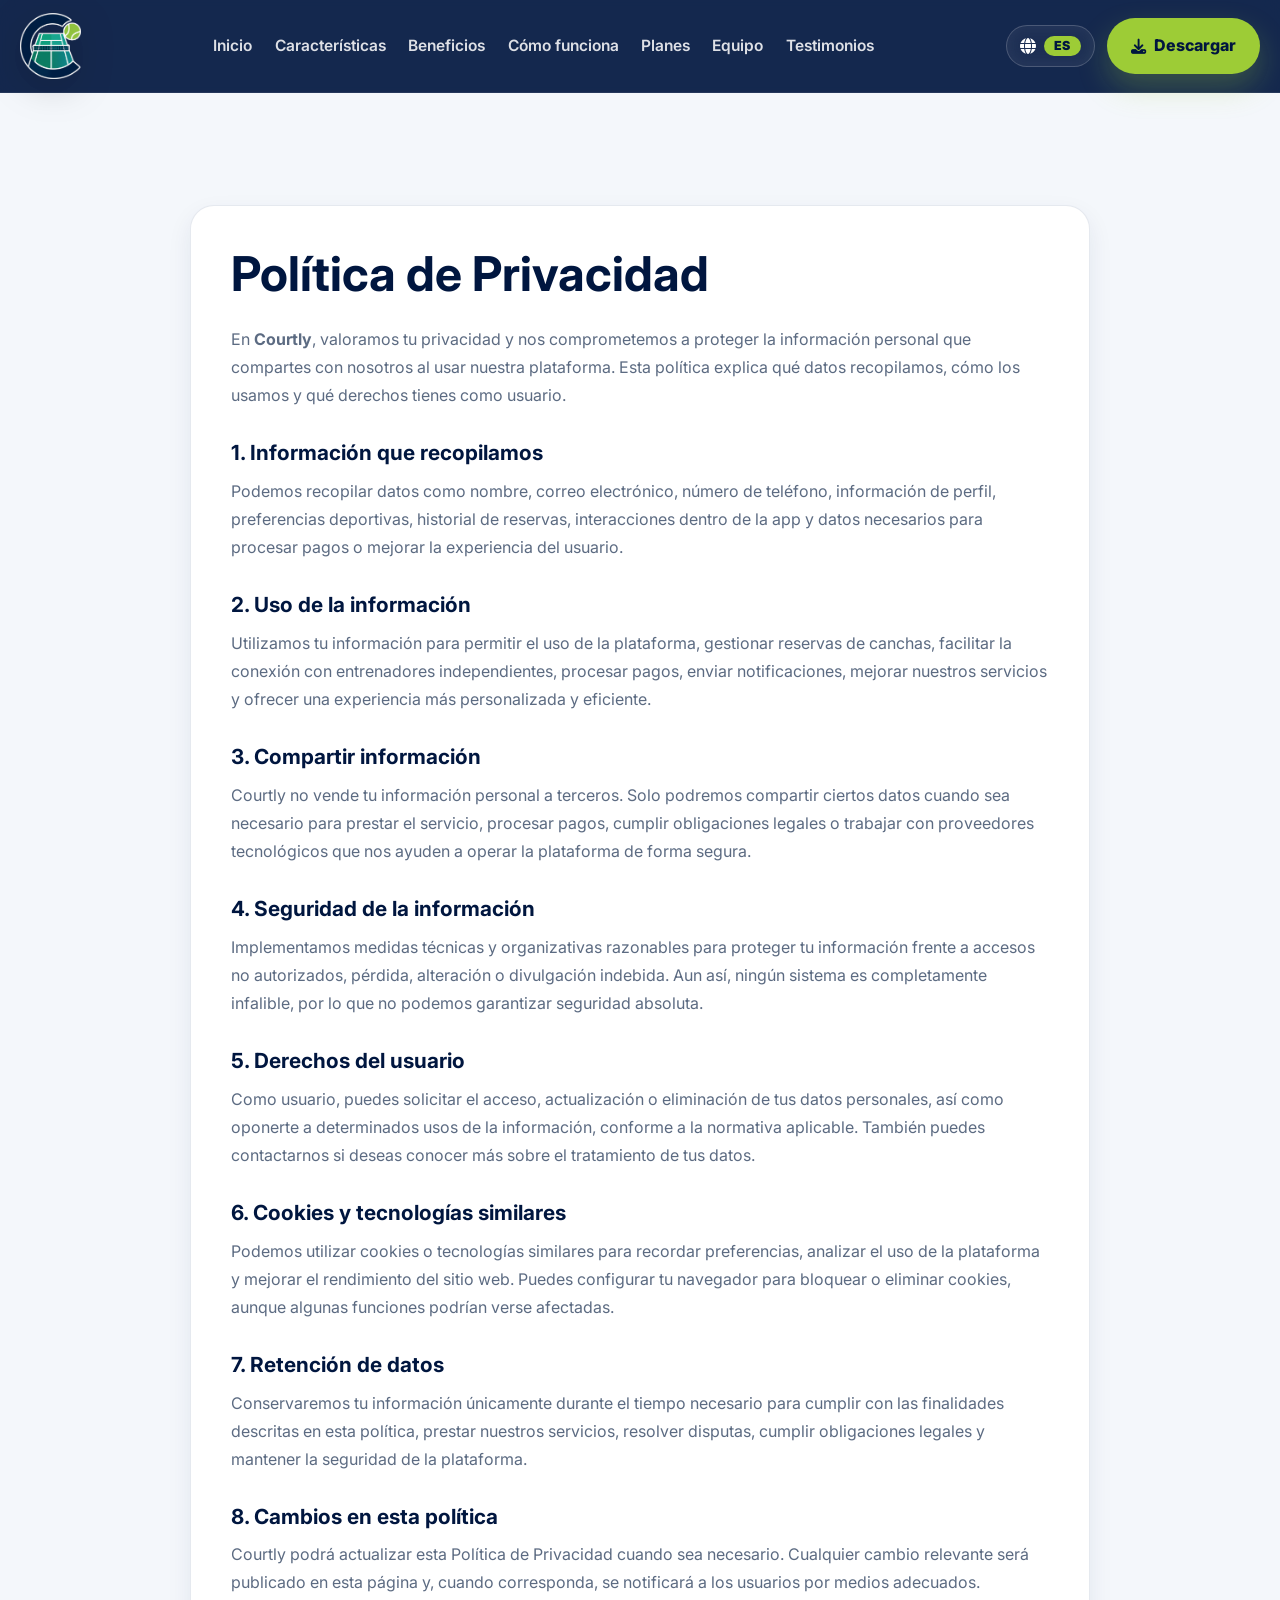
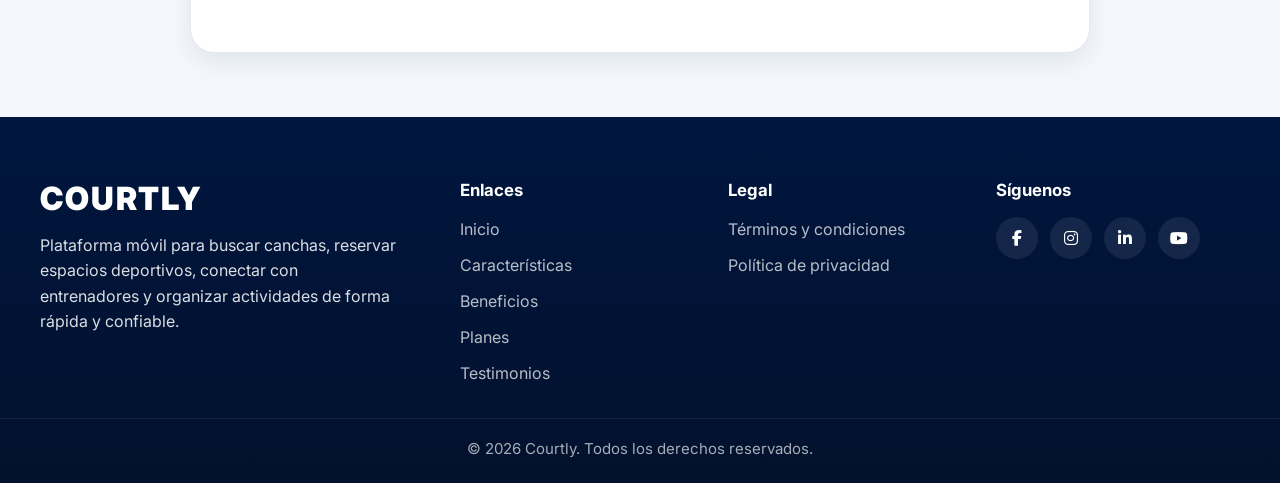
==== privacidad.html @ e8edf91f "feat(landing-page): add Courtly landing page" ====
<!DOCTYPE html>
<html lang="es">
<head>
  <meta charset="UTF-8">
  <meta name="viewport" content="width=device-width, initial-scale=1.0">
  <title>Política de Privacidad | Courtly</title>

  <link href="https://fonts.googleapis.com/css2?family=Inter:wght@400;500;700;800;900&display=swap" rel="stylesheet">
  <link rel="stylesheet" href="https://cdnjs.cloudflare.com/ajax/libs/font-awesome/6.4.0/css/all.min.css">
  <link rel="stylesheet" href="styles.css">
  <script src="script.js" defer></script>
  <script src="language.js" defer></script>
</head>

<body>

  <!-- ===== HEADER ===== -->
  <header class="navbar bg-darker">
    <div class="navbar-container">
      <a href="index.html#home" class="navbar-logo">
        <img src="imgs/logo.png" alt="Courtly logo" />
      </a>

      <button class="menu-toggle" aria-label="Abrir menú">
        <i class="fa-solid fa-bars"></i>
      </button>

      <nav class="nav-links">
        <ul>
          <li><a href="index.html#home" class="nav-item" data-key="nav_home">Inicio</a></li>
          <li><a href="index.html#features" class="nav-item" data-key="nav_features">Características</a></li>
          <li><a href="index.html#benefits" class="nav-item" data-key="nav_benefits">Beneficios</a></li>
          <li><a href="index.html#how" class="nav-item" data-key="nav_how">Cómo funciona</a></li>
          <li><a href="index.html#plans" class="nav-item" data-key="nav_plans">Planes</a></li>
          <li><a href="index.html#team" class="nav-item" data-key="nav_team">Equipo</a></li>
          <li><a href="index.html#testimonials" class="nav-item" data-key="nav_testimonials">Testimonios</a></li>
        </ul>
      </nav>

      <div class="header-actions">
        <button class="lang-toggle" type="button" aria-label="Cambiar idioma">
          <i class="fa-solid fa-globe"></i>
          <span class="lang-label">ES</span>
        </button>
        <a href="index.html#cta" class="btn-main btn-download" data-key="nav_download">Descargar</a>
      </div>
    </div>
  </header>

  <!-- ===== CONTENT ===== -->
  <main class="legal-section">
    <div class="legal-container">
      <h1 data-key="privacy_h1">Política de Privacidad</h1>

      <p data-key="privacy_intro">
        En <strong>Courtly</strong>, valoramos tu privacidad y nos comprometemos a proteger la información
        personal que compartes con nosotros al usar nuestra plataforma. Esta política explica qué datos
        recopilamos, cómo los usamos y qué derechos tienes como usuario.
      </p>

      <h2 data-key="privacy_1_title">1. Información que recopilamos</h2>
      <p data-key="privacy_1_text">
        Podemos recopilar datos como nombre, correo electrónico, número de teléfono, información de perfil,
        preferencias deportivas, historial de reservas, interacciones dentro de la app y datos necesarios
        para procesar pagos o mejorar la experiencia del usuario.
      </p>

      <h2 data-key="privacy_2_title">2. Uso de la información</h2>
      <p data-key="privacy_2_text">
        Utilizamos tu información para permitir el uso de la plataforma, gestionar reservas de canchas,
        facilitar la conexión con entrenadores independientes, procesar pagos, enviar notificaciones,
        mejorar nuestros servicios y ofrecer una experiencia más personalizada y eficiente.
      </p>

      <h2 data-key="privacy_3_title">3. Compartir información</h2>
      <p data-key="privacy_3_text">
        Courtly no vende tu información personal a terceros. Solo podremos compartir ciertos datos cuando
        sea necesario para prestar el servicio, procesar pagos, cumplir obligaciones legales o trabajar
        con proveedores tecnológicos que nos ayuden a operar la plataforma de forma segura.
      </p>

      <h2 data-key="privacy_4_title">4. Seguridad de la información</h2>
      <p data-key="privacy_4_text">
        Implementamos medidas técnicas y organizativas razonables para proteger tu información frente a
        accesos no autorizados, pérdida, alteración o divulgación indebida. Aun así, ningún sistema es
        completamente infalible, por lo que no podemos garantizar seguridad absoluta.
      </p>

      <h2 data-key="privacy_5_title">5. Derechos del usuario</h2>
      <p data-key="privacy_5_text">
        Como usuario, puedes solicitar el acceso, actualización o eliminación de tus datos personales,
        así como oponerte a determinados usos de la información, conforme a la normativa aplicable.
        También puedes contactarnos si deseas conocer más sobre el tratamiento de tus datos.
      </p>

      <h2 data-key="privacy_6_title">6. Cookies y tecnologías similares</h2>
      <p data-key="privacy_6_text">
        Podemos utilizar cookies o tecnologías similares para recordar preferencias, analizar el uso de
        la plataforma y mejorar el rendimiento del sitio web. Puedes configurar tu navegador para bloquear
        o eliminar cookies, aunque algunas funciones podrían verse afectadas.
      </p>

      <h2 data-key="privacy_7_title">7. Retención de datos</h2>
      <p data-key="privacy_7_text">
        Conservaremos tu información únicamente durante el tiempo necesario para cumplir con las finalidades
        descritas en esta política, prestar nuestros servicios, resolver disputas, cumplir obligaciones legales
        y mantener la seguridad de la plataforma.
      </p>

      <h2 data-key="privacy_8_title">8. Cambios en esta política</h2>
      <p data-key="privacy_8_text">
        Courtly podrá actualizar esta Política de Privacidad cuando sea necesario. Cualquier cambio relevante
        será publicado en esta página y, cuando corresponda, se notificará a los usuarios por medios adecuados.
      </p>
    </div>
  </main>

  <!-- ===== FOOTER ===== -->
  <footer class="footer">
    <div class="footer-container">

      <div class="footer-col brand">
        <h3 class="logo-text">COURTLY</h3>
        <p>
          <span data-key="footer_brand_text">Plataforma móvil para buscar canchas, reservar espacios deportivos,
          conectar con entrenadores y organizar actividades de forma rápida y confiable.</span>
        </p>
      </div>

      <div class="footer-col">
        <h4 data-key="footer_links">Enlaces</h4>
        <ul>
          <li><a href="index.html#home" data-key="nav_home">Inicio</a></li>
          <li><a href="index.html#features" data-key="nav_features">Características</a></li>
          <li><a href="index.html#benefits" data-key="nav_benefits">Beneficios</a></li>
          <li><a href="index.html#plans" data-key="nav_plans">Planes</a></li>
          <li><a href="index.html#testimonials" data-key="nav_testimonials">Testimonios</a></li>
        </ul>
      </div>

      <div class="footer-col">
        <h4 data-key="footer_legal">Legal</h4>
        <ul>
          <li><a href="terminos.html" data-key="legal_terms">Términos y condiciones</a></li>
          <li><a href="privacidad.html" data-key="legal_privacy">Política de privacidad</a></li>
        </ul>
      </div>

      <div class="footer-col social">
        <h4 data-key="footer_social">Síguenos</h4>
        <div class="social-icons">
          <a href="#" aria-label="Facebook"><i class="fab fa-facebook-f"></i></a>
          <a href="#" aria-label="Instagram"><i class="fab fa-instagram"></i></a>
          <a href="#" aria-label="LinkedIn"><i class="fab fa-linkedin-in"></i></a>
          <a href="#" aria-label="YouTube"><i class="fab fa-youtube"></i></a>
        </div>
      </div>

    </div>

    <div class="footer-bottom">
      <p data-key="footer_copy">© 2026 Courtly. Todos los derechos reservados.</p>
    </div>
  </footer>

</body>
</html>
---- styles.css ----
:root {
  --courtly-navy: #00285F;
  --courtly-navy-dark: #00163F;
  --courtly-lime: #9DCC36;
  --courtly-teal: #19B596;
  --courtly-teal-dark: #0E8E79;
  --courtly-bg: #F4F7FB;
  --courtly-white: #FFFFFF;
  --courtly-text: #10213A;
  --courtly-text-soft: #5C6B82;
  --courtly-border: rgba(0, 40, 95, 0.10);
  --courtly-shadow: 0 18px 42px rgba(0, 40, 95, 0.12);
  --courtly-shadow-soft: 0 10px 24px rgba(0, 40, 95, 0.08);
  --radius-xl: 28px;
  --radius-lg: 20px;
  --radius-md: 14px;
  --transition: 0.3s ease;
  --container: 1200px;
}

* {
  margin: 0;
  padding: 0;
  box-sizing: border-box;
}

html {
  scroll-behavior: smooth;
}

body {
  font-family: "Inter", sans-serif;
  background: var(--courtly-bg);
  color: var(--courtly-text);
  line-height: 1.6;
}

img {
  max-width: 100%;
  display: block;
}

a {
  text-decoration: none;
  color: inherit;
}

ul {
  list-style: none;
}

.container {
  width: min(100% - clamp(2rem, 7vw, 8rem), var(--container));
  margin: 0 auto;
}

.section-light {
  background: var(--courtly-white);
}

.section-soft {
  background: linear-gradient(180deg, #f7fbff 0%, #eef5fb 100%);
}

.subtitle {
  max-width: 760px;
  margin: 0 auto 3rem;
  color: var(--courtly-text-soft);
  font-size: 1.02rem;
  text-align: center;
}

h1, h2, h3, h4 {
  line-height: 1.15;
}

h2 {
  text-align: center;
  font-size: clamp(2rem, 3vw, 3rem);
  color: var(--courtly-navy-dark);
  margin-bottom: 1rem;
}

/* NAVBAR */
.navbar {
  position: sticky;
  top: 0;
  z-index: 1000;
  width: 100%;
  background: rgba(0, 22, 63, 0.92);
  backdrop-filter: blur(14px);
  border-bottom: 1px solid rgba(255, 255, 255, 0.08);
  transition: var(--transition);
}

.navbar.scrolled {
  box-shadow: 0 10px 30px rgba(0, 0, 0, 0.18);
}

.navbar-container {
  width: min(100% - 2rem, 1240px);
  margin: 0 auto;
  min-height: 92px;
  display: flex;
  align-items: center;
  justify-content: space-between;
  gap: 1.25rem;
}

.navbar-logo {
  display: flex;
  align-items: center;
  flex-shrink: 0;
}

.navbar-logo img {
  height: 66px;
  width: auto;
  object-fit: contain;
  filter: drop-shadow(0 8px 18px rgba(0, 0, 0, 0.18));
}

.nav-links ul {
  display: flex;
  align-items: center;
  gap: 1.4rem;
}

.nav-item {
  color: rgba(255, 255, 255, 0.86);
  font-weight: 600;
  font-size: 0.97rem;
  position: relative;
  transition: var(--transition);
}

.nav-item:hover,
.nav-item.active {
  color: var(--courtly-white);
}

.nav-item::after {
  content: "";
  position: absolute;
  left: 0;
  bottom: -0.45rem;
  width: 0;
  height: 3px;
  background: var(--courtly-lime);
  border-radius: 999px;
  transition: var(--transition);
}

.nav-item:hover::after,
.nav-item.active::after {
  width: 100%;
}

.header-actions {
  display: flex;
  align-items: center;
  gap: 0.75rem;
}

.lang-toggle {
  min-height: 42px;
  display: inline-flex;
  align-items: center;
  gap: 0.5rem;
  padding: 0.55rem 0.8rem;
  border-radius: 999px;
  border: 1px solid rgba(255, 255, 255, 0.18);
  background: rgba(255, 255, 255, 0.10);
  color: var(--courtly-white);
  font: inherit;
  font-weight: 900;
  cursor: pointer;
  transition: var(--transition);
  backdrop-filter: blur(10px);
}

.lang-toggle:hover {
  transform: translateY(-1px);
  background: rgba(255, 255, 255, 0.18);
  border-color: rgba(157, 204, 54, 0.55);
}

.lang-label {
  min-width: 2.35rem;
  padding: 0.18rem 0.45rem;
  border-radius: 999px;
  background: var(--courtly-lime);
  color: var(--courtly-navy-dark);
  font-size: 0.78rem;
  line-height: 1.2;
  text-align: center;
  letter-spacing: 0.04em;
}

.menu-toggle {
  display: none;
  background: transparent;
  border: none;
  color: var(--courtly-white);
  font-size: 1.4rem;
  cursor: pointer;
}

/* BUTTONS */
.btn-main,
.btn-secondary,
.btn-cta {
  display: inline-flex;
  align-items: center;
  justify-content: center;
  min-height: 48px;
  padding: 0.9rem 1.4rem;
  border-radius: 999px;
  font-weight: 800;
  transition: var(--transition);
  border: 2px solid transparent;
  cursor: pointer;
}

.btn-main {
  background: var(--courtly-lime);
  color: var(--courtly-navy-dark);
  box-shadow: 0 10px 22px rgba(157, 204, 54, 0.22);
}

.btn-download {
  min-height: 52px;
  padding: 0.85rem 1.35rem;
  gap: 0.55rem;
  box-shadow: 0 14px 30px rgba(157, 204, 54, 0.26);
}

.btn-download::before {
  content: "\f019";
  font-family: "Font Awesome 6 Free";
  font-weight: 900;
  font-size: 0.95rem;
}

.btn-main:hover {
  transform: translateY(-2px);
  background: #b0de4c;
}

.btn-secondary {
  background: rgba(255, 255, 255, 0.12);
  color: var(--courtly-white);
  border-color: rgba(255, 255, 255, 0.18);
}

.btn-secondary:hover {
  background: rgba(255, 255, 255, 0.20);
}

.btn-cta {
  background: var(--courtly-navy);
  color: var(--courtly-white);
}

.btn-cta:hover {
  background: var(--courtly-teal-dark);
  transform: translateY(-2px);
}

/* HERO */
.bg-gradient {
  background:
    radial-gradient(circle at top right, rgba(157, 204, 54, 0.18), transparent 24%),
    radial-gradient(circle at left center, rgba(25, 181, 150, 0.18), transparent 26%),
    linear-gradient(135deg, var(--courtly-navy-dark), var(--courtly-navy), var(--courtly-teal-dark));
}

.hero-carousel {
  position: relative;
  overflow: hidden;
  color: var(--courtly-white);
  min-height: calc(100vh - 92px);
}

.carousel-container {
  display: flex;
  transition: transform 0.7s ease-in-out;
  width: 100%;
}

.carousel-slide {
  flex: 0 0 100%;
  min-width: 100%;
  width: 100%;
  min-height: calc(100vh - 92px);
  padding: clamp(2rem, 4vh, 3.25rem) max(2rem, calc((100% - 1240px) / 2)) 5.25rem;
  display: flex;
  align-items: center;
  justify-content: center;
  gap: 3rem;
}

.carousel-slide > .hero-content,
.carousel-slide > .hero-image {
  width: 50%;
  flex: 1;
}

.hero-content {
  max-width: 580px;
}

.hero-badge {
  display: inline-block;
  margin-bottom: 1rem;
  padding: 0.5rem 0.95rem;
  border-radius: 999px;
  background: rgba(255, 255, 255, 0.12);
  color: #e8f6ff;
  font-size: 0.88rem;
  font-weight: 700;
  border: 1px solid rgba(255, 255, 255, 0.15);
}

.hero-content h1 {
  font-size: clamp(2.25rem, 3.8vw, 3.55rem);
  font-weight: 900;
  margin-bottom: 1rem;
  letter-spacing: -0.03em;
  max-width: 640px;
}

.hero-content p {
  font-size: 1.08rem;
  color: rgba(255, 255, 255, 0.88);
  margin-bottom: 1.8rem;
  max-width: 540px;
}

.hero-buttons {
  display: flex;
  flex-wrap: wrap;
  gap: 1rem;
}

.hero-image {
  display: flex;
  justify-content: center;
}

.hero-image img {
  max-width: min(720px, 52vw);
  max-height: min(620px, 74vh);
  width: 100%;
  object-fit: contain;
  filter: drop-shadow(0 18px 40px rgba(0, 0, 0, 0.22));
}

.carousel-control {
  position: absolute;
  top: 50%;
  transform: translateY(-50%);
  width: 52px;
  height: 52px;
  border-radius: 50%;
  border: none;
  background: rgba(255, 255, 255, 0.14);
  color: var(--courtly-white);
  cursor: pointer;
  transition: var(--transition);
  z-index: 3;
  backdrop-filter: blur(10px);
}

.carousel-control:hover {
  background: rgba(255, 255, 255, 0.24);
}

.carousel-control.prev {
  left: 1.25rem;
}

.carousel-control.next {
  right: 1.25rem;
}

.carousel-indicators {
  position: absolute;
  left: 50%;
  bottom: 2rem;
  transform: translateX(-50%);
  display: flex;
  justify-content: center;
  gap: 0.6rem;
  padding-bottom: 0;
  z-index: 4;
}

.dot {
  width: 12px;
  height: 12px;
  border-radius: 999px;
  background: rgba(255, 255, 255, 0.35);
  cursor: pointer;
  transition: var(--transition);
}

.dot.active {
  width: 34px;
  background: var(--courtly-lime);
}

/* FEATURES */
.value-prop-slider {
  padding: 6rem 0;
}

.value-cards {
  width: min(100% - clamp(2rem, 7vw, 8rem), 1200px);
  margin: 0 auto;
  display: grid;
  grid-template-columns: repeat(3, 1fr);
  gap: 1.35rem;
}

.card {
  background: var(--courtly-white);
  border: 1px solid var(--courtly-border);
  border-radius: var(--radius-lg);
  padding: 1.7rem;
  box-shadow: var(--courtly-shadow-soft);
  transition: var(--transition);
}

.card:hover {
  transform: translateY(-8px);
  box-shadow: var(--courtly-shadow);
}

.card-icon {
  width: 62px;
  height: 62px;
  border-radius: 18px;
  display: grid;
  place-items: center;
  margin-bottom: 1rem;
  background: linear-gradient(135deg, rgba(25, 181, 150, 0.14), rgba(157, 204, 54, 0.18));
  color: var(--courtly-navy);
  font-size: 1.35rem;
}

.card h3 {
  font-size: 1.2rem;
  color: var(--courtly-navy-dark);
  margin-bottom: 0.75rem;
}

.card p {
  color: var(--courtly-text-soft);
  font-size: 0.98rem;
}

/* BENEFITS */
.audience-benefits {
  padding: 6rem 0;
}

.benefit-slider {
  width: min(100% - clamp(2rem, 7vw, 8rem), 900px);
  margin: 0 auto;
  overflow: hidden;
}

.benefit-track {
  display: grid;
  grid-template-columns: repeat(2, minmax(0, 1fr));
  gap: 1.35rem;
}

.benefit-card {
  background: var(--courtly-white);
  border-radius: var(--radius-xl);
  padding: 2rem 1.6rem;
  border: 1px solid var(--courtly-border);
  box-shadow: var(--courtly-shadow-soft);
  transition: var(--transition);
  text-align: center;
}

.benefit-card:hover,
.benefit-card.active {
  transform: translateY(-8px);
  box-shadow: var(--courtly-shadow);
  border-color: rgba(157, 204, 54, 0.45);
}

.benefit-symbol {
  width: 72px;
  height: 72px;
  margin: 0 auto 1rem;
  border-radius: 20px;
  display: grid;
  place-items: center;
  background: linear-gradient(135deg, rgba(25, 181, 150, 0.14), rgba(157, 204, 54, 0.18));
  color: var(--courtly-navy);
  font-size: 1.5rem;
}

.benefit-card h3 {
  font-size: 1.2rem;
  color: var(--courtly-navy-dark);
  margin-bottom: 0.8rem;
}

.benefit-card p {
  color: var(--courtly-text-soft);
}

/* HOW */
.how-it-works {
  padding: 6rem 0;
}

.how-content {
  display: grid;
  grid-template-columns: 1.05fr 0.95fr;
  gap: 2rem;
  align-items: center;
}

.steps-column .subtitle {
  text-align: left;
  margin: 0 0 1.7rem 0;
}

.how-selector {
  display: flex;
  gap: 0.85rem;
  margin-bottom: 1.6rem;
}

.how-icon {
  width: 56px;
  height: 56px;
  border-radius: 16px;
  border: 1px solid var(--courtly-border);
  background: var(--courtly-white);
  color: var(--courtly-navy);
  font-size: 1.2rem;
  cursor: pointer;
  transition: var(--transition);
  box-shadow: var(--courtly-shadow-soft);
}

.how-icon.active,
.how-icon:hover {
  background: var(--courtly-navy);
  color: var(--courtly-white);
  border-color: transparent;
}

.steps {
  display: flex;
  flex-direction: column;
  gap: 1rem;
}

.step-card {
  display: flex;
  gap: 1rem;
  align-items: flex-start;
  background: var(--courtly-white);
  border: 1px solid var(--courtly-border);
  border-radius: var(--radius-lg);
  padding: 1.2rem;
  box-shadow: var(--courtly-shadow-soft);
}

.step-number {
  width: 42px;
  height: 42px;
  min-width: 42px;
  border-radius: 50%;
  display: grid;
  place-items: center;
  font-weight: 900;
  color: var(--courtly-navy-dark);
  background: linear-gradient(135deg, var(--courtly-lime), #c6ea74);
}

.step-info h3 {
  font-size: 1.1rem;
  margin-bottom: 0.3rem;
  color: var(--courtly-navy-dark);
}

.step-info p {
  color: var(--courtly-text-soft);
}

.video-wrapper {
  background: var(--courtly-white);
  border-radius: var(--radius-xl);
  padding: 0.8rem;
  box-shadow: var(--courtly-shadow);
  border: 1px solid var(--courtly-border);
}

.video-wrapper iframe {
  width: 100%;
  min-height: 390px;
  border-radius: 20px;
}

/* PLANS */
.pricing-section {
  padding: 6rem 0;
}

.pricing-cards {
  width: min(100% - clamp(2rem, 7vw, 8rem), 980px);
  margin: 0 auto;
  display: grid;
  grid-template-columns: repeat(2, 1fr);
  gap: 1.35rem;
}

.plan-card {
  position: relative;
  background: var(--courtly-white);
  border: 1px solid var(--courtly-border);
  border-radius: 26px;
  padding: 2rem 1.5rem;
  box-shadow: var(--courtly-shadow-soft);
  transition: var(--transition);
  overflow: hidden;
}

.plan-card:hover {
  transform: translateY(-10px);
  box-shadow: var(--courtly-shadow);
}

.plan-card.featured {
  border: 2px solid rgba(157, 204, 54, 0.7);
}

.plan-badge {
  display: inline-block;
  margin-bottom: 1rem;
  padding: 0.45rem 0.85rem;
  border-radius: 999px;
  font-size: 0.8rem;
  font-weight: 800;
  background: rgba(0, 40, 95, 0.08);
  color: var(--courtly-navy);
}

.highlight-badge {
  background: rgba(157, 204, 54, 0.18);
  color: #577200;
}

.plan-card h3 {
  font-size: 1.5rem;
  color: var(--courtly-navy-dark);
  margin-bottom: 1rem;
}

.price {
  display: flex;
  align-items: flex-end;
  gap: 0.25rem;
  margin-bottom: 1.35rem;
}

.currency {
  font-size: 1rem;
  color: var(--courtly-text-soft);
  margin-bottom: 0.6rem;
}

.amount {
  font-size: 3rem;
  line-height: 1;
  font-weight: 900;
  color: var(--courtly-navy-dark);
}

.period {
  font-size: 0.95rem;
  color: var(--courtly-text-soft);
  margin-bottom: 0.35rem;
}

.features {
  display: flex;
  flex-direction: column;
  gap: 0.8rem;
  margin-bottom: 1.6rem;
}

.features li {
  color: var(--courtly-text-soft);
  font-size: 0.98rem;
  position: relative;
  padding-left: 1.1rem;
}

.features li::before {
  content: "";
  position: absolute;
  left: 0;
  top: 0.62rem;
  width: 7px;
  height: 7px;
  border-radius: 50%;
  background: var(--courtly-teal);
}

/* TEAM */
.team-section {
  padding: 6rem 0;
}

.team-grid {
  width: min(100% - clamp(2rem, 7vw, 8rem), 1180px);
  margin: 0 auto 3rem;
  display: grid;
  grid-template-columns: repeat(auto-fit, minmax(190px, 1fr));
  justify-content: center;
  gap: 1.25rem;
}

.team-member {
  position: relative;
  overflow: hidden;
  background: var(--courtly-white);
  border-radius: 24px;
  padding: 0.85rem 0.85rem 1rem;
  text-align: center;
  border: 1px solid var(--courtly-border);
  box-shadow: var(--courtly-shadow-soft);
  transition: var(--transition);
}

.team-member::before {
  content: "";
  position: absolute;
  inset: 0 0 auto;
  height: 72px;
  background: linear-gradient(135deg, rgba(25, 181, 150, 0.16), rgba(157, 204, 54, 0.22));
  pointer-events: none;
}

.team-member:hover {
  transform: translateY(-8px);
  box-shadow: var(--courtly-shadow);
  border-color: rgba(157, 204, 54, 0.45);
}

.team-member img {
  position: relative;
  z-index: 1;
  width: 100%;
  aspect-ratio: 4 / 5;
  object-fit: cover;
  object-position: center 22%;
  border-radius: 18px;
  margin-bottom: 1rem;
  border: 4px solid var(--courtly-white);
  box-shadow: 0 12px 26px rgba(0, 40, 95, 0.14);
  background: #eef5fb;
  transition: var(--transition);
}

.team-member:hover img {
  transform: scale(1.025);
}

.team-member h4 {
  position: relative;
  z-index: 1;
  min-height: 2.6em;
  display: flex;
  align-items: center;
  justify-content: center;
  font-size: 0.94rem;
  line-height: 1.3;
  color: var(--courtly-navy-dark);
  padding: 0 0.35rem;
}

.team-row-horizontal {
  display: grid;
  grid-template-columns: 1.1fr 0.9fr;
  gap: 1.5rem;
  align-items: stretch;
}

.video-wrapper.clean iframe {
  min-height: 360px;
}

.mission-vision-column {
  display: flex;
  flex-direction: column;
  gap: 1rem;
}

.info-card {
  background: var(--courtly-white);
  border-radius: 24px;
  padding: 1.5rem;
  border: 1px solid var(--courtly-border);
  box-shadow: var(--courtly-shadow-soft);
  height: 100%;
}

.info-card i {
  font-size: 1.35rem;
  color: var(--courtly-lime);
  margin-bottom: 0.9rem;
}

.info-card h3 {
  color: var(--courtly-navy-dark);
  font-size: 1.2rem;
  margin-bottom: 0.7rem;
}

.info-card p {
  color: var(--courtly-text-soft);
}

/* TESTIMONIALS */
.testimonials {
  padding: 6rem 0;
  overflow: hidden;
}

.testimonial-carousel {
  width: 100vw;
  margin-left: calc(50% - 50vw);
  margin-right: calc(50% - 50vw);
  overflow: hidden;
  padding: 0.35rem 0;
  mask-image: linear-gradient(to right, transparent 0, #000 4rem, #000 calc(100% - 4rem), transparent 100%);
  -webkit-mask-image: linear-gradient(to right, transparent 0, #000 4rem, #000 calc(100% - 4rem), transparent 100%);
}

.testimonial-track {
  display: flex;
  gap: 1.25rem;
  width: max-content;
  animation: scrollTestimonials 30s linear infinite;
  will-change: transform;
}

.testimonial-track:hover {
  animation-play-state: paused;
}

.testimonial-card {
  flex: 0 0 300px;
  height: 100%;
  background: var(--courtly-white);
  border: 1px solid var(--courtly-border);
  border-radius: 24px;
  padding: 1.5rem;
  box-shadow: var(--courtly-shadow-soft);
  transition: var(--transition);
}

.testimonial-card:hover {
  transform: translateY(-6px);
  box-shadow: var(--courtly-shadow);
  border-color: rgba(157, 204, 54, 0.45);
}

.testimonial-card img {
  width: 72px;
  height: 72px;
  border-radius: 50%;
  object-fit: cover;
  margin-bottom: 1rem;
  border: 3px solid rgba(157, 204, 54, 0.45);
}

.testimonial-card p {
  color: var(--courtly-text-soft);
  margin-bottom: 1rem;
  font-size: 0.97rem;
}

.testimonial-card h4 {
  color: var(--courtly-navy-dark);
  font-size: 1rem;
  margin-bottom: 0.25rem;
}

.testimonial-card span {
  display: block;
  color: var(--courtly-teal-dark);
  font-size: 0.88rem;
  font-weight: 800;
}

@keyframes scrollTestimonials {
  0% {
    transform: translateX(0);
  }

  100% {
    transform: translateX(-50%);
  }
}

/* CTA */
.cta-segmented {
  padding: 6rem 0;
  background:
    radial-gradient(circle at top left, rgba(157, 204, 54, 0.18), transparent 20%),
    radial-gradient(circle at bottom right, rgba(25, 181, 150, 0.14), transparent 22%),
    linear-gradient(135deg, #eff7ff 0%, #f6fbff 100%);
}

.cta-cards {
  width: min(100% - clamp(2rem, 7vw, 8rem), 860px);
  margin: 0 auto;
  display: grid;
  grid-template-columns: repeat(2, 1fr);
  gap: 1.35rem;
}

.cta-card {
  background: var(--courtly-white);
  border: 1px solid var(--courtly-border);
  border-radius: 28px;
  padding: 2rem 1.5rem;
  text-align: center;
  box-shadow: var(--courtly-shadow-soft);
  transition: var(--transition);
}

.cta-card:hover {
  transform: translateY(-8px);
  box-shadow: var(--courtly-shadow);
}

.cta-symbol {
  width: 72px;
  height: 72px;
  margin: 0 auto 1rem;
  border-radius: 20px;
  display: grid;
  place-items: center;
  background: linear-gradient(135deg, rgba(25, 181, 150, 0.14), rgba(157, 204, 54, 0.18));
  color: var(--courtly-navy);
  font-size: 1.5rem;
}

.cta-card h3 {
  color: var(--courtly-navy-dark);
  font-size: 1.25rem;
  margin-bottom: 0.75rem;
}

.cta-card p {
  color: var(--courtly-text-soft);
  margin-bottom: 1.2rem;
}

/* FOOTER */
.footer {
  background: linear-gradient(180deg, var(--courtly-navy-dark), #02112d);
  color: rgba(255, 255, 255, 0.86);
  padding-top: 4rem;
}

.footer-container {
  width: min(100% - 2rem, 1200px);
  margin: 0 auto;
  display: grid;
  grid-template-columns: 1.3fr 0.8fr 0.8fr 0.8fr;
  gap: 1.5rem;
  padding-bottom: 2rem;
}

.footer-col h4 {
  color: var(--courtly-white);
  margin-bottom: 1rem;
  font-size: 1.05rem;
}

.footer-col ul {
  display: flex;
  flex-direction: column;
  gap: 0.65rem;
}

.footer-col ul a {
  color: rgba(255, 255, 255, 0.72);
  transition: var(--transition);
}

.footer-col ul a:hover {
  color: var(--courtly-lime);
}

.logo-text {
  font-size: 2rem;
  font-weight: 900;
  letter-spacing: 0.06em;
  color: var(--courtly-white);
  margin-bottom: 0.9rem;
}

.brand p {
  max-width: 360px;
}

.social-icons {
  display: flex;
  gap: 0.75rem;
  flex-wrap: wrap;
}

.social-icons a {
  width: 42px;
  height: 42px;
  border-radius: 50%;
  display: grid;
  place-items: center;
  background: rgba(255, 255, 255, 0.08);
  color: var(--courtly-white);
  transition: var(--transition);
}

.social-icons a:hover {
  background: var(--courtly-lime);
  color: var(--courtly-navy-dark);
}

.footer-bottom {
  border-top: 1px solid rgba(255, 255, 255, 0.08);
  text-align: center;
  padding: 1.1rem 1rem 1.4rem;
  color: rgba(255, 255, 255, 0.65);
  font-size: 0.94rem;
}

/* RESPONSIVE */
@media (max-width: 1100px) {
  .value-cards {
    grid-template-columns: repeat(2, 1fr);
  }

  .team-grid {
    grid-template-columns: repeat(3, 1fr);
  }

  .testimonial-track {
    gap: 1.15rem;
  }

  .how-content,
  .team-row-horizontal,
  .footer-container {
    grid-template-columns: 1fr;
  }

  .carousel-slide {
    flex-direction: column;
    text-align: center;
    min-height: calc(100vh - 92px);
    padding-top: 3rem;
    padding-bottom: 5rem;
  }

  .carousel-slide > .hero-content,
  .carousel-slide > .hero-image {
    width: 100%;
  }

.hero-content {
  max-width: 620px;
}

  .hero-content p {
    margin-left: auto;
    margin-right: auto;
  }

  .hero-buttons {
    justify-content: center;
  }

  .steps-column .subtitle {
    text-align: center;
  }

  .how-selector {
    justify-content: center;
  }
}

@media (max-width: 860px) {
  .nav-links {
    position: absolute;
    top: 92px;
    left: 0;
    width: 100%;
    background: var(--courtly-navy-dark);
    padding: 1rem 1.25rem 1.5rem;
    display: none;
    border-top: 1px solid rgba(255, 255, 255, 0.07);
  }

  .nav-links.active {
    display: block;
  }

  .nav-links ul {
    flex-direction: column;
    align-items: flex-start;
    gap: 1rem;
  }

  .menu-toggle {
    display: block;
  }

  .header-actions {
    margin-left: auto;
  }

  .value-cards,
  .pricing-cards,
  .cta-cards,
  .benefit-track {
    grid-template-columns: 1fr;
  }

  .testimonial-card {
    flex-basis: min(82vw, 320px);
  }

  .team-grid {
    grid-template-columns: repeat(2, 1fr);
  }

  .video-wrapper iframe,
  .video-wrapper.clean iframe {
    min-height: 280px;
  }
}

@media (max-width: 560px) {
  .navbar-container {
    min-height: 78px;
  }

  .navbar-logo img {
    height: 52px;
  }

  .nav-links {
    top: 78px;
  }

  .header-actions .btn-main {
    padding: 0.78rem 1rem;
    min-height: 42px;
    font-size: 0.9rem;
  }

  .btn-download {
    padding-inline: 0.95rem;
    gap: 0.45rem;
  }

  .lang-toggle {
    min-height: 40px;
    padding: 0.5rem 0.62rem;
  }

  .lang-label {
    min-width: 2rem;
    font-size: 0.72rem;
  }

  .hero-content h1 {
    font-size: 2.15rem;
  }

  .hero-image img {
    max-width: min(500px, 92vw);
    max-height: 44vh;
  }

  .hero-content p,
  .subtitle,
  .card p,
  .benefit-card p,
  .step-info p,
  .cta-card p,
  .info-card p,
  .testimonial-card p,
  .features li {
    font-size: 0.95rem;
  }

  .team-grid {
    grid-template-columns: 1fr;
  }

  .amount {
    font-size: 2.5rem;
  }

  .logo-text {
    font-size: 1.65rem;
  }
}

.legal-section {
  padding: 7rem 1rem 4rem;
  background: var(--courtly-bg);
}

.legal-container {
  width: min(100%, 900px);
  margin: 0 auto;
  background: var(--courtly-white);
  border: 1px solid var(--courtly-border);
  border-radius: 24px;
  padding: 2.5rem;
  box-shadow: var(--courtly-shadow-soft);
}

.legal-container h1 {
  font-size: clamp(2rem, 4vw, 3rem);
  color: var(--courtly-navy-dark);
  margin-bottom: 1.5rem;
}

.legal-container h2 {
  text-align: left;
  font-size: 1.3rem;
  margin-top: 2rem;
  margin-bottom: 0.75rem;
  color: var(--courtly-navy-dark);
}

.legal-container p {
  color: var(--courtly-text-soft);
  margin-bottom: 1rem;
  font-size: 1rem;
  line-height: 1.75;
}

@media (max-width: 560px) {
  .legal-container {
    padding: 1.5rem;
    border-radius: 18px;
  }

  .legal-container h2 {
    font-size: 1.15rem;
  }

  .legal-container p {
    font-size: 0.96rem;
  }
}
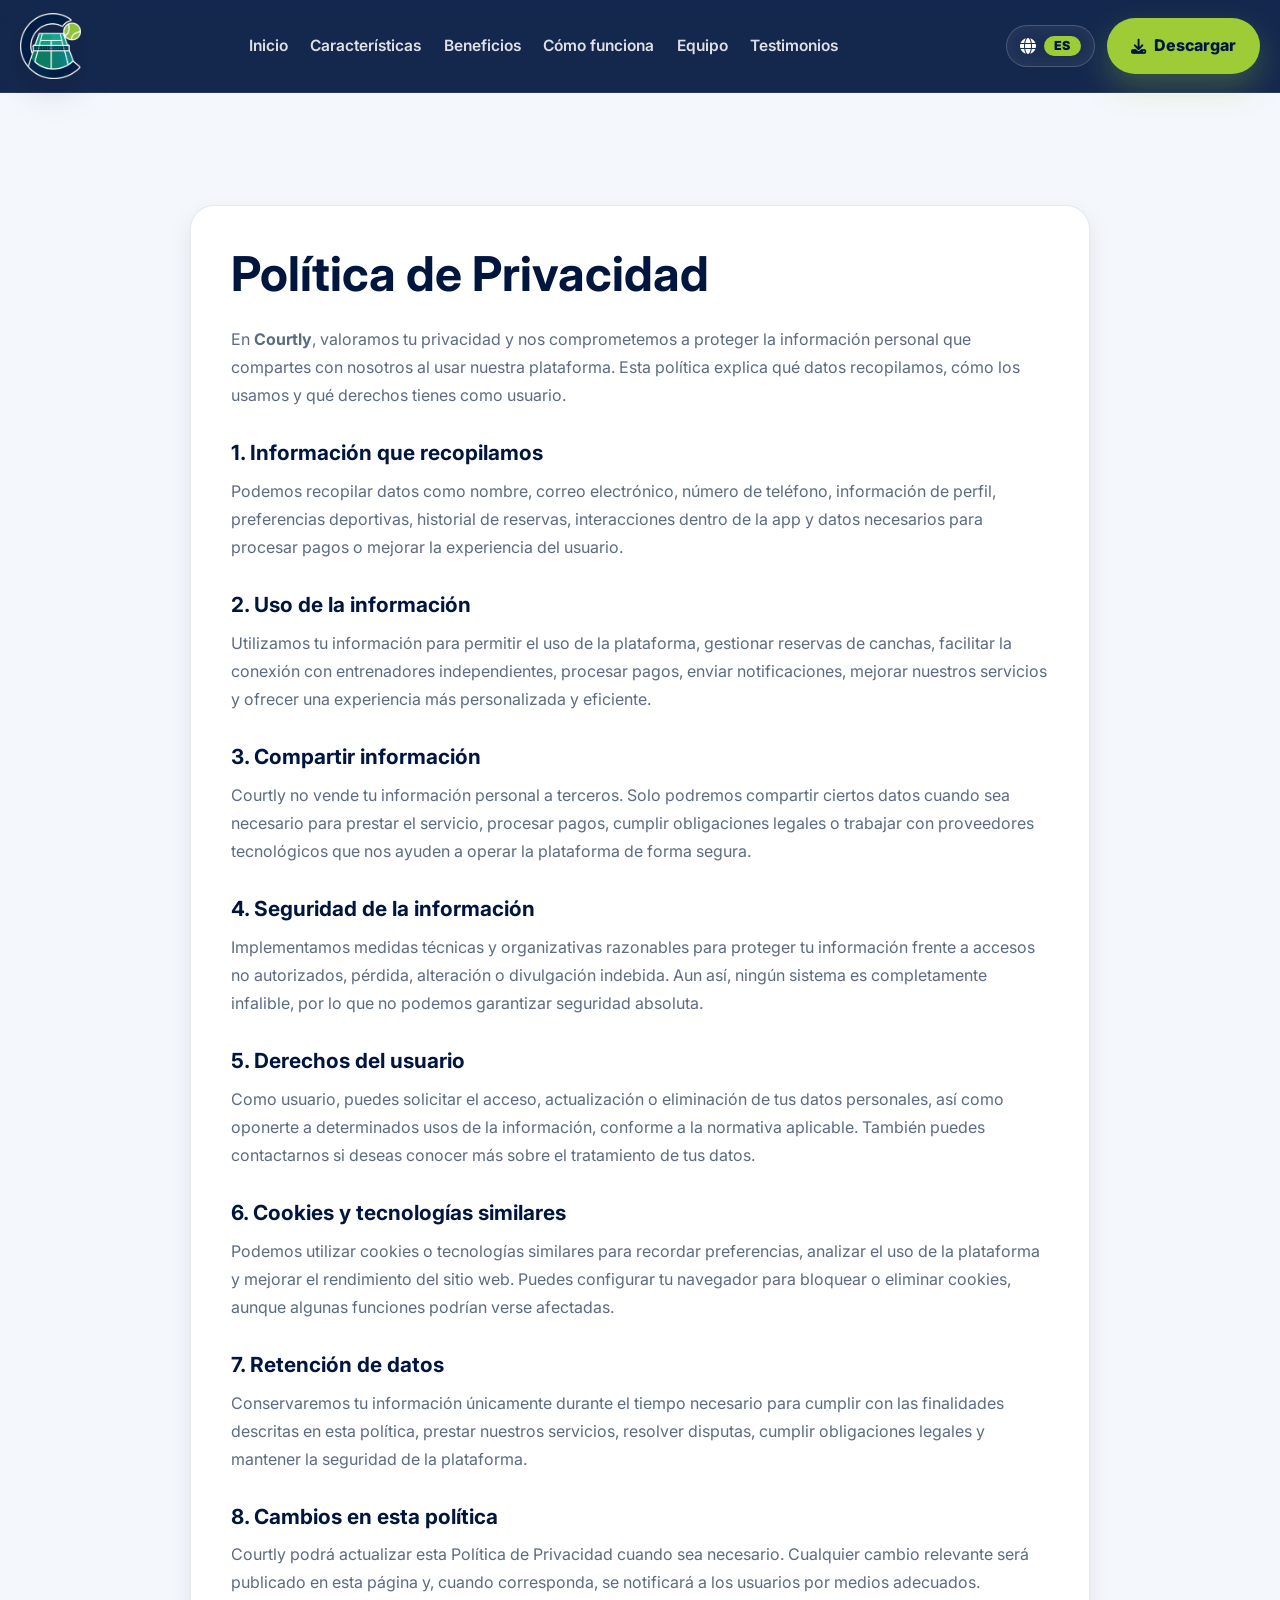
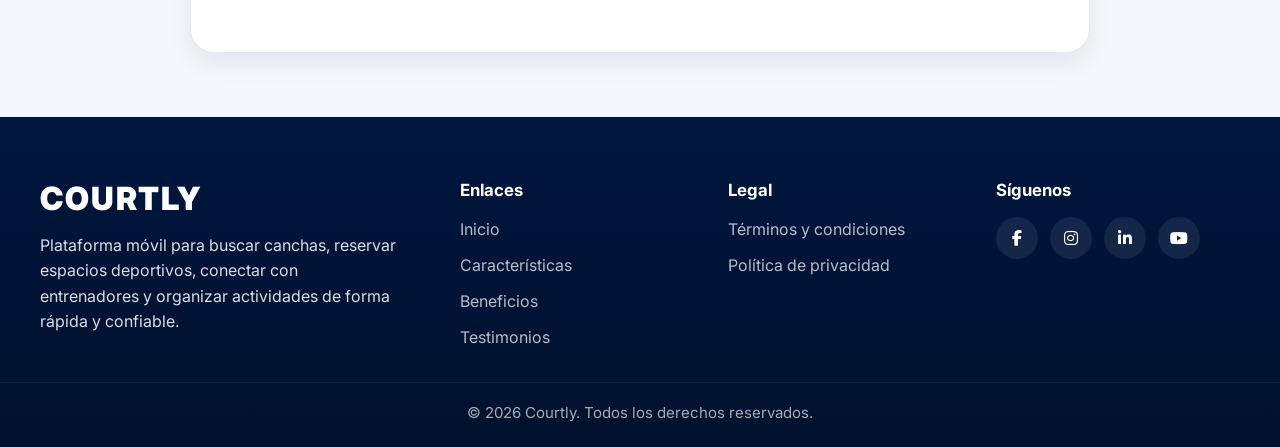
==== commit 5de0ebe6: "refactor(landing-page): replace plans links with app download cta" ====
--- a/privacidad.html
+++ b/privacidad.html
@@ -31,7 +31,9 @@
           <li><a href="index.html#features" class="nav-item" data-key="nav_features">Características</a></li>
           <li><a href="index.html#benefits" class="nav-item" data-key="nav_benefits">Beneficios</a></li>
           <li><a href="index.html#how" class="nav-item" data-key="nav_how">Cómo funciona</a></li>
-          <li><a href="index.html#plans" class="nav-item" data-key="nav_plans">Planes</a></li>
+          <!--
+          <li><a href="#plans" class="nav-item" data-key="nav_plans">Planes</a></li>
+          -->
           <li><a href="index.html#team" class="nav-item" data-key="nav_team">Equipo</a></li>
           <li><a href="index.html#testimonials" class="nav-item" data-key="nav_testimonials">Testimonios</a></li>
         </ul>
@@ -42,7 +44,7 @@
           <i class="fa-solid fa-globe"></i>
           <span class="lang-label">ES</span>
         </button>
-        <a href="index.html#cta" class="btn-main btn-download" data-key="nav_download">Descargar</a>
+        <a href="index.html#home" class="btn-main btn-download" data-key="nav_download">Descargar</a>
       </div>
     </div>
   </header>
@@ -133,7 +135,9 @@
           <li><a href="index.html#home" data-key="nav_home">Inicio</a></li>
           <li><a href="index.html#features" data-key="nav_features">Características</a></li>
           <li><a href="index.html#benefits" data-key="nav_benefits">Beneficios</a></li>
-          <li><a href="index.html#plans" data-key="nav_plans">Planes</a></li>
+          <!--
+          <li><a href="#plans" data-key="nav_plans">Planes</a></li>
+          -->
           <li><a href="index.html#testimonials" data-key="nav_testimonials">Testimonios</a></li>
         </ul>
       </div>
--- a/styles.css
+++ b/styles.css
@@ -612,7 +612,7 @@
   border-radius: 20px;
 }
 
-/* PLANS */
+/* PLANS 
 .pricing-section {
   padding: 6rem 0;
 }
@@ -716,7 +716,7 @@
   height: 7px;
   border-radius: 50%;
   background: var(--courtly-teal);
-}
+} */
 
 /* TEAM */
 .team-section {
